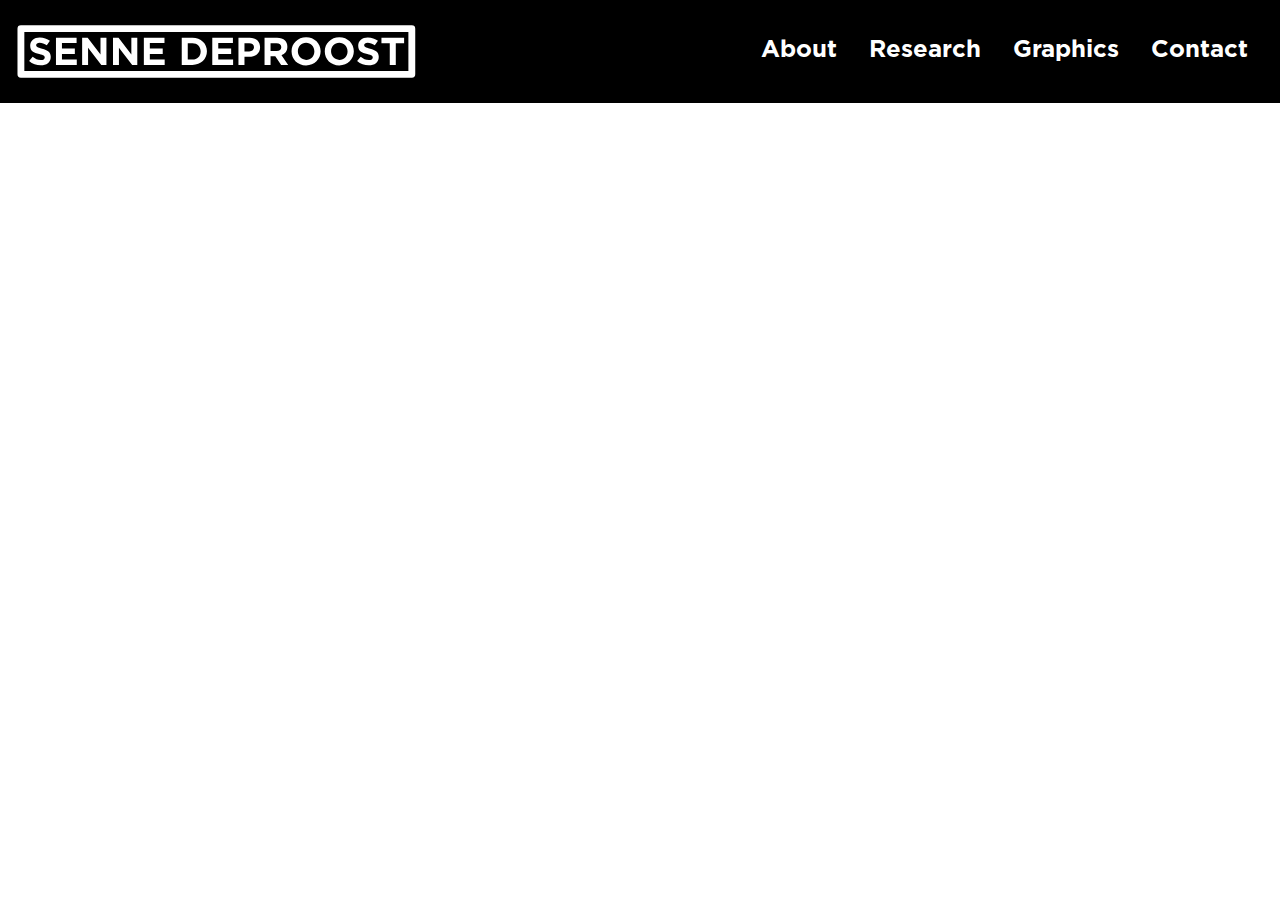
==== index.html @ d7a08486 "Mobile tweaks" ====
<!DOCTYPE html>
<html>
<head>
<title>W3.CSS Template</title>
<meta charset="UTF-8">
<meta name="viewport" content="width=device-width, initial-scale=1">
<link rel="stylesheet" href="https://www.w3schools.com/w3css/4/w3.css">
<link rel="stylesheet" href="https://cdnjs.cloudflare.com/ajax/libs/font-awesome/4.7.0/css/font-awesome.min.css">
<link href="/fonts/gotham.otf" rel="stylesheet" type="otf">
<link rel="stylesheet" href="style.css">
<script src="/js/navbar.js"></script>
</head>
<body>

    <!-- Navbar -->
<div class="w3-top">
    <header class="w3-container w3-xlarge w3-padding-24 w3-black w3-left-align">
     <a href="/index.html" class="w3-bar-item">
        <img src="img/logo.svg" class="w3-image w3-animate-opacity w3-padding-12" alt="logo" style="width:80%;max-width:400px"></a>
     <a class="w3-button w3-hide-large w3-right w3-large" id="hamburger" href="javascript:void(0);" onclick="openNav()">
        <i class="fa fa-bars"></i>
    </a>
     <a href="/contact.html" class="w3-right w3-button w3-animate-right w3-hide-medium w3-hide-small">Contact</a>
     <a href="/graphics.html" class="w3-right w3-button w3-animate-right w3-hide-medium w3-hide-small">Graphics</a>
     <a href="/research.html" class="w3-right w3-button w3-animate-right w3-hide-medium w3-hide-small">Research</a>
     <a href="/about.html" class="w3-right w3-button w3-animate-right w3-hide-medium w3-hide-small">About</a>
    </header>
   
     <!-- Navbar on small screens -->
     <div id="sidenav" class="w3-bar-block w3-black w3-left-align w3-hide w3-hide-large">
       <a href="/about.html" class="w3-bar-item w3-button w3-animate-left w3-large gotham">About</a>
       <a href="/research.html" class="w3-bar-item w3-button w3-animate-left w3-large gotham">Research</a>       
       <a href="/graphics.html" class="w3-bar-item w3-button w3-animate-left w3-large gotham">Graphics</a>
       <a href="/contact.html" class="w3-bar-item w3-button w3-animate-left w3-large gotham">Contact</a>
     </div>
   </div>
   


 
</body>
</html>
---- style.css ----
@font-face {
    font-family: 'Gotham';
    src: url('font/gotham.otf');
}

header{
    font-family: Gotham;
}

.gotham{
    font-family: Gotham;
}

#hamburger{
    padding-top: 5px;
}

#sidenav{
    padding-bottom: 20px;
}

  @keyframes fadeIn {
    from {
      opacity: 0;
    }
    to {
      opacity: 1;
    }
  }
  
  svg {
    animation: fadeIn 1s ease-in infinite alternate;
   
  }
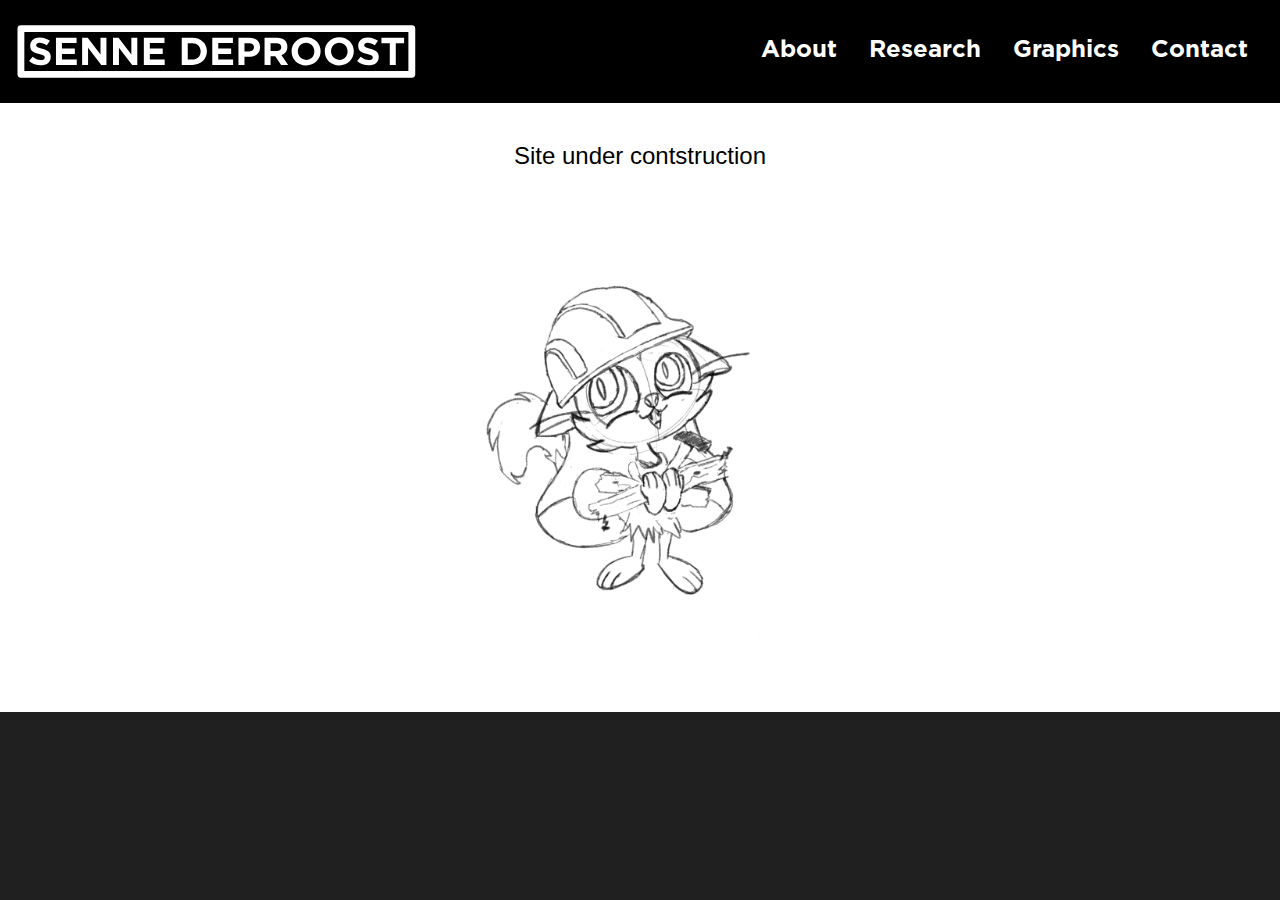
==== commit 6fdd9896: "PNG issues" ====
--- a/index.html
+++ b/index.html
@@ -16,8 +16,8 @@
 <div class="w3-top">
     <header class="w3-container w3-xlarge w3-padding-24 w3-black w3-left-align">
      <a href="/index.html" class="w3-bar-item">
-        <img src="img/logo.svg" class="w3-image w3-animate-opacity w3-padding-12" alt="logo" style="width:80%;max-width:400px"></a>
-     <a class="w3-button w3-hide-large w3-right w3-large" id="hamburger" href="javascript:void(0);" onclick="openNav()">
+        <img src="img/logo.svg" class="w3-image w3-animate-opacity w3-padding-12" id="logo" alt="logo"></a>
+     <a class="w3-button w3-hide-large w3-right w3-xlarge w3-hover-black w3-animate-right" id="hamburger" style="max-width:60px" href="javascript:void(0);" onclick="openNav(this)">
         <i class="fa fa-bars"></i>
     </a>
      <a href="/contact.html" class="w3-right w3-button w3-animate-right w3-hide-medium w3-hide-small">Contact</a>
@@ -34,6 +34,14 @@
        <a href="/contact.html" class="w3-bar-item w3-button w3-animate-left w3-large gotham">Contact</a>
      </div>
    </div>
+
+   <!-- The App Section -->
+<div class="w3-padding-64 w3-white w3-animate-under">
+    <div class="w3-center">
+        <h1 class="w3-xlarge w3-padding-64">Site under contstruction</h1>
+        <img src="img/wip.PNG" style="width:60%; max-width: 400px;">
+        </div>
+  </div>
    
 
 
--- a/style.css
+++ b/style.css
@@ -1,10 +1,15 @@
-@font-face {
+@font-face{
     font-family: 'Gotham';
     src: url('font/gotham.otf');
 }
 
+html{
+    background-color: #202020;
+}
+
 header{
     font-family: Gotham;
+    max-height: 10%;
 }
 
 .gotham{
@@ -12,12 +17,18 @@
 }
 
 #hamburger{
-    padding-top: 5px;
+    padding-top: 0.5%;
 }
 
 #sidenav{
-    padding-bottom: 20px;
+    padding-bottom: 5%;
 }
+
+#logo{
+    width: 80%;
+    max-width: 400px;
+}
+
 
   @keyframes fadeIn {
     from {
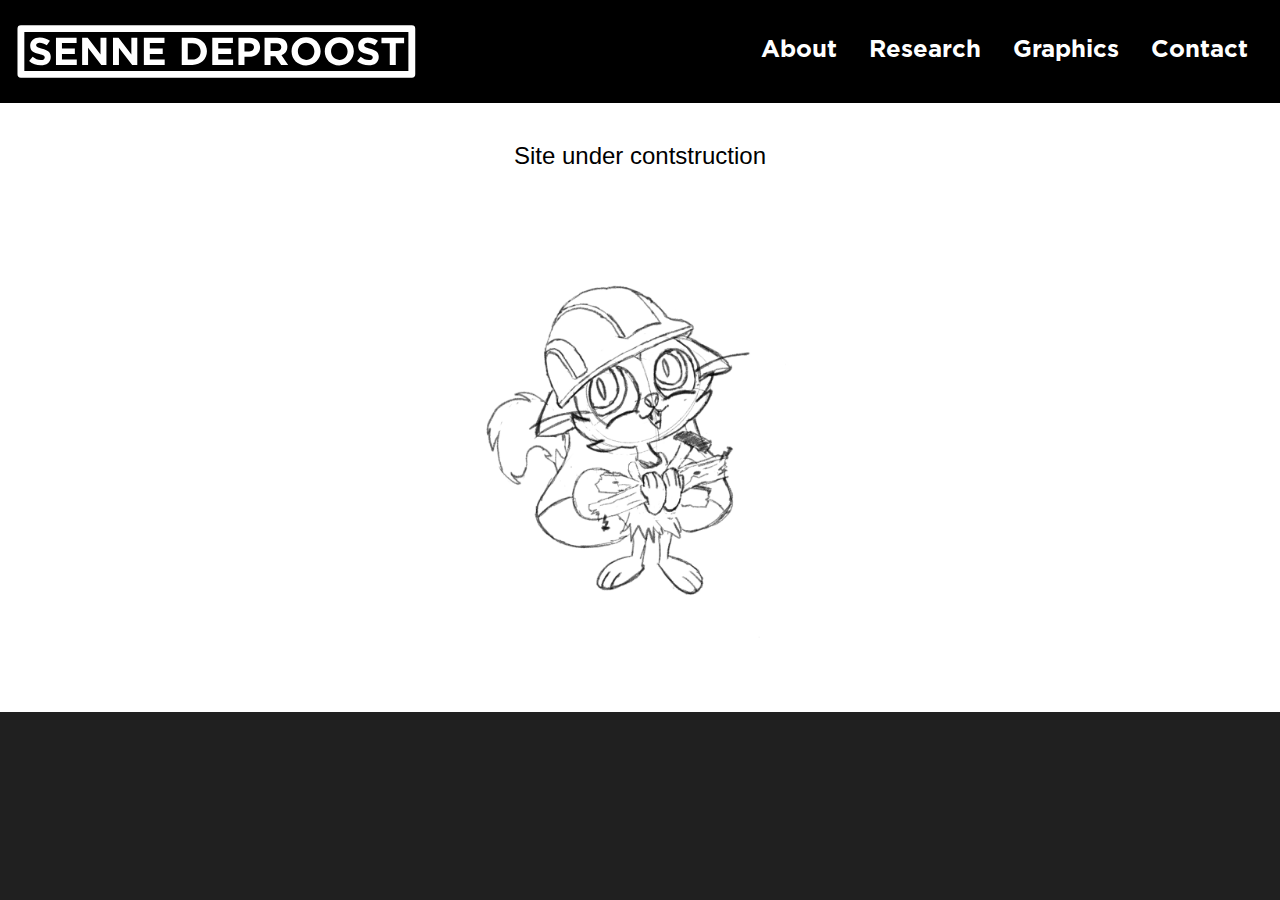
==== commit d46c67a1: "About section" ====
--- a/index.html
+++ b/index.html
@@ -36,7 +36,7 @@
    </div>
 
    <!-- The App Section -->
-<div class="w3-padding-64 w3-white w3-animate-under">
+<div class="w3-padding-64 w3-white w3-animate-opacity">
     <div class="w3-center">
         <h1 class="w3-xlarge w3-padding-64">Site under contstruction</h1>
         <img src="img/wip.PNG" style="width:60%; max-width: 400px;">
--- a/style.css
+++ b/style.css
@@ -10,6 +10,7 @@
 header{
     font-family: Gotham;
     max-height: 10%;
+    
 }
 
 .gotham{
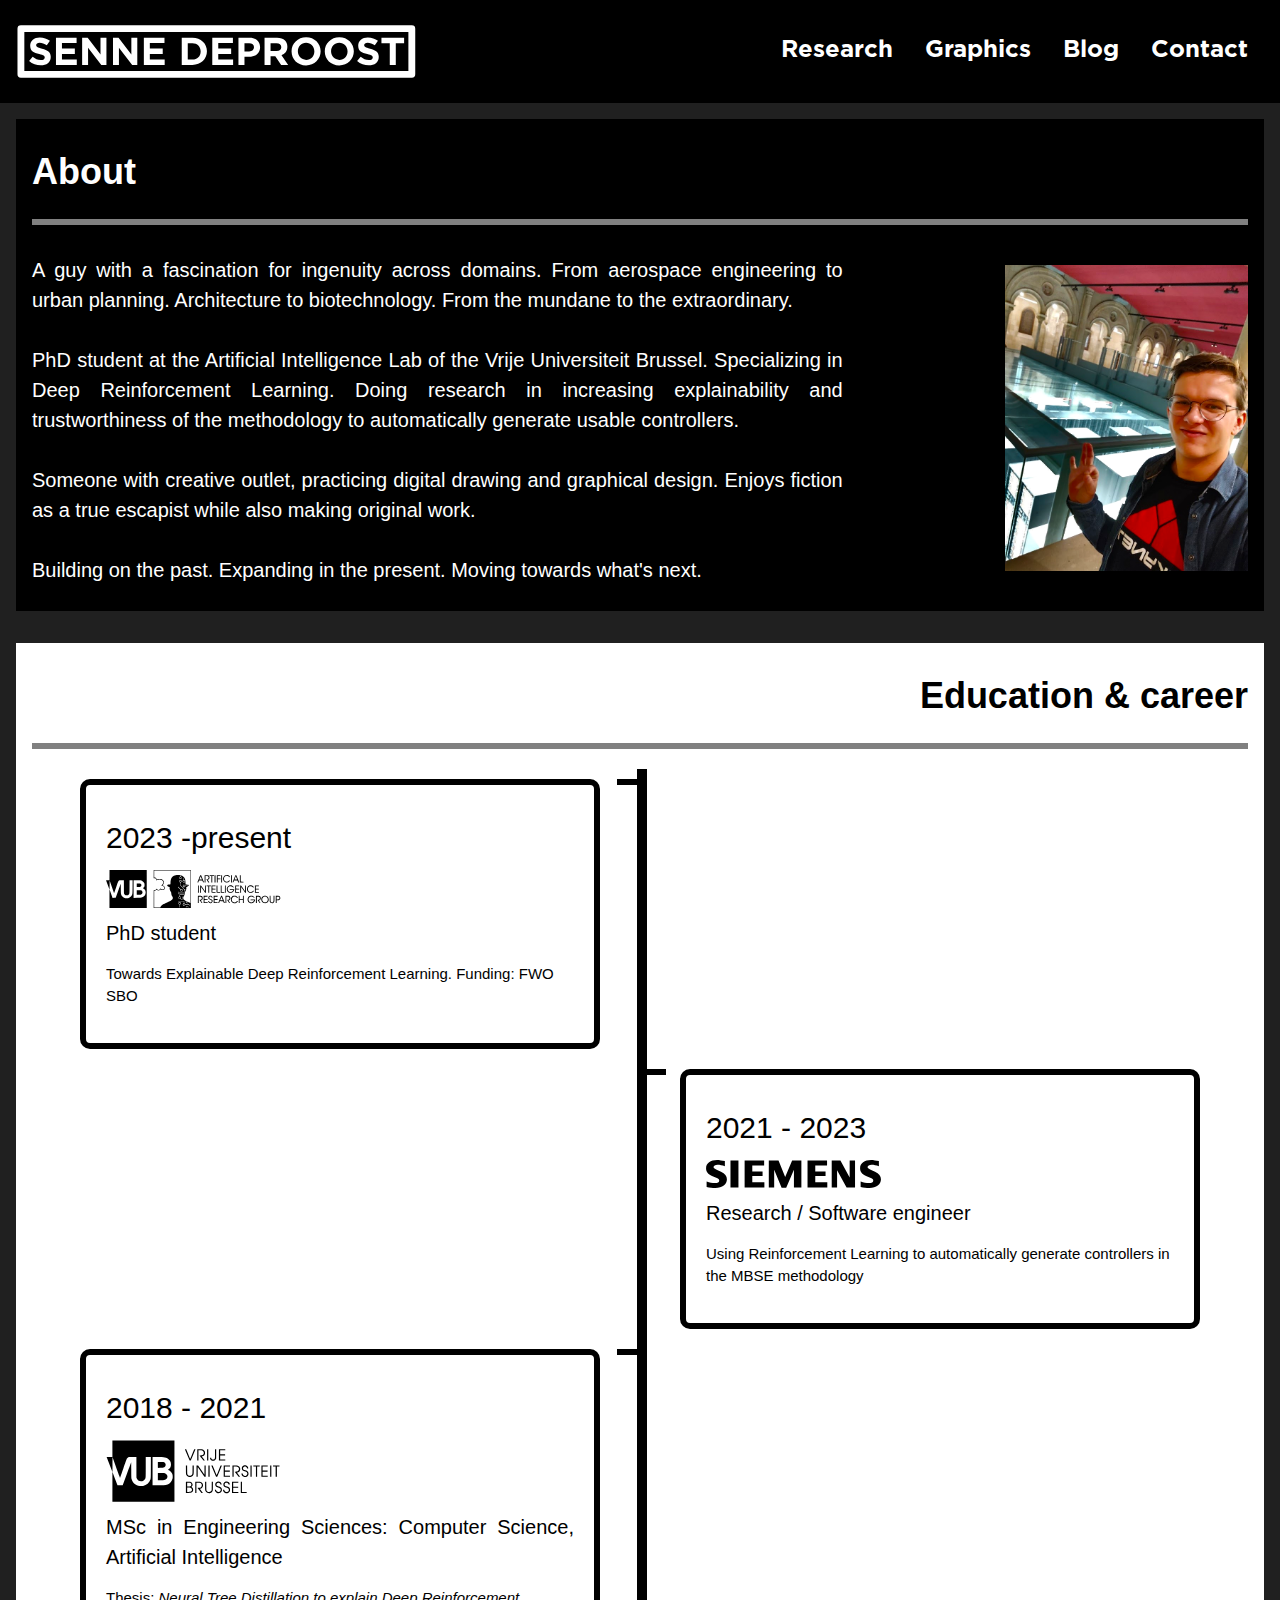
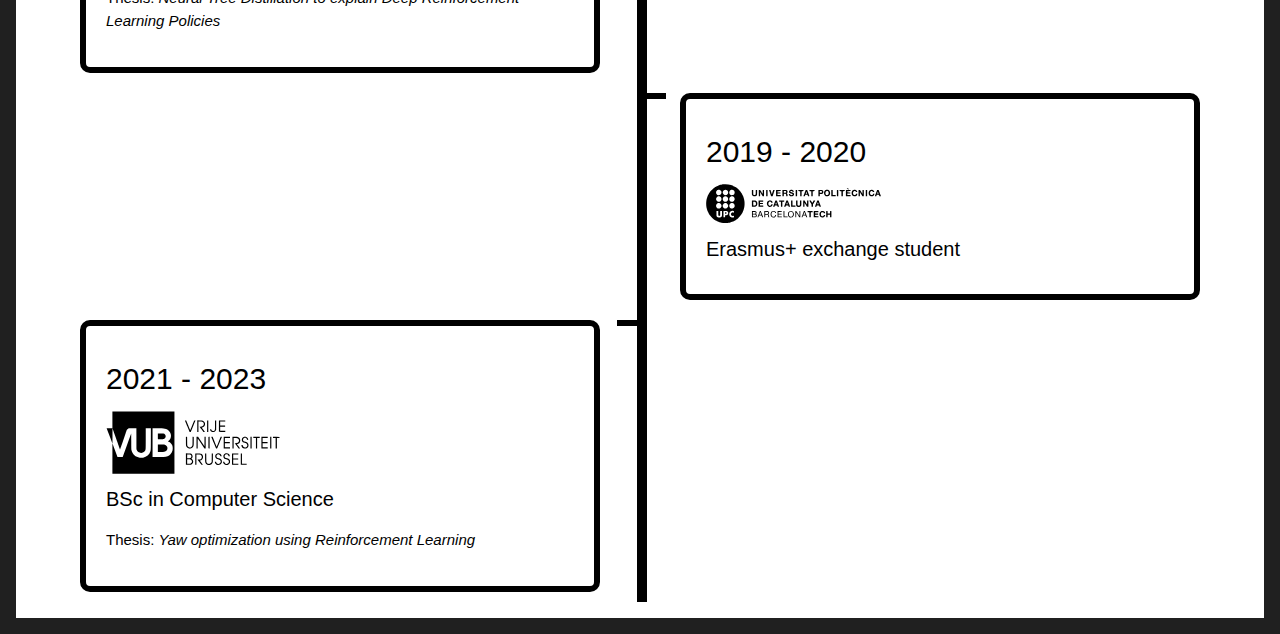
==== commit 6fbdc220: "BeNeRL2024 update" ====
--- a/index.html
+++ b/index.html
@@ -1,50 +1,137 @@
 <!DOCTYPE html>
 <html>
+
 <head>
-<title>W3.CSS Template</title>
-<meta charset="UTF-8">
-<meta name="viewport" content="width=device-width, initial-scale=1">
-<link rel="stylesheet" href="https://www.w3schools.com/w3css/4/w3.css">
-<link rel="stylesheet" href="https://cdnjs.cloudflare.com/ajax/libs/font-awesome/4.7.0/css/font-awesome.min.css">
-<link href="/fonts/gotham.otf" rel="stylesheet" type="otf">
-<link rel="stylesheet" href="style.css">
-<script src="/js/navbar.js"></script>
+  <title>W3.CSS Template</title>
+  <meta charset="UTF-8">
+  <meta name="viewport" content="width=device-width, initial-scale=1">
+  <link rel="stylesheet" href="https://www.w3schools.com/w3css/4/w3.css">
+  <link rel="stylesheet" href="https://cdnjs.cloudflare.com/ajax/libs/font-awesome/4.7.0/css/font-awesome.min.css">
+  <link href="/fonts/gotham.otf" rel="stylesheet" type="otf">
+  <link rel="stylesheet" href="style.css">
+  <script src="/js/navbar.js"></script>
 </head>
+
 <body>
 
-    <!-- Navbar -->
-<div class="w3-top">
+  <!-- Navbar -->
+  <div class="">
     <header class="w3-container w3-xlarge w3-padding-24 w3-black w3-left-align">
-     <a href="/index.html" class="w3-bar-item">
-        <img src="img/logo.svg" class="w3-image w3-animate-opacity w3-padding-12" id="logo" alt="logo"></a>
-     <a class="w3-button w3-hide-large w3-right w3-xlarge w3-hover-black w3-animate-right" id="hamburger" style="max-width:60px" href="javascript:void(0);" onclick="openNav(this)">
+      <a href="/index_old.html" class="w3-bar-item">
+        <img src="img/logo.svg" class="w3-image w3-animate-left w3-padding-12" id="logo" alt="logo"></a>
+      <a class="w3-button w3-hide-large w3-right w3-xlarge w3-hover-black w3-animate-right" id="hamburger"
+        style="max-width:60px" href="javascript:void(0);" onclick="openNav(this)">
         <i class="fa fa-bars"></i>
-    </a>
-     <a href="/contact.html" class="w3-right w3-button w3-animate-right w3-hide-medium w3-hide-small">Contact</a>
-     <a href="/graphics.html" class="w3-right w3-button w3-animate-right w3-hide-medium w3-hide-small">Graphics</a>
-     <a href="/research.html" class="w3-right w3-button w3-animate-right w3-hide-medium w3-hide-small">Research</a>
-     <a href="/about.html" class="w3-right w3-button w3-animate-right w3-hide-medium w3-hide-small">About</a>
+      </a>
+      <a href="/contact.html" class="w3-right w3-button w3-animate-right w3-hide-medium w3-hide-small">Contact</a>
+      <a href="/blog.html" class="w3-right w3-button w3-animate-right w3-hide-medium w3-hide-small">Blog</a>
+      <a href="/graphics.html" class="w3-right w3-button w3-animate-right w3-hide-medium w3-hide-small">Graphics</a>
+      <a href="/research.html" class="w3-right w3-button w3-animate-right w3-hide-medium w3-hide-small">Research</a>
     </header>
-   
-     <!-- Navbar on small screens -->
-     <div id="sidenav" class="w3-bar-block w3-black w3-left-align w3-hide w3-hide-large">
-       <a href="/about.html" class="w3-bar-item w3-button w3-animate-left w3-large gotham">About</a>
-       <a href="/research.html" class="w3-bar-item w3-button w3-animate-left w3-large gotham">Research</a>       
-       <a href="/graphics.html" class="w3-bar-item w3-button w3-animate-left w3-large gotham">Graphics</a>
-       <a href="/contact.html" class="w3-bar-item w3-button w3-animate-left w3-large gotham">Contact</a>
-     </div>
-   </div>
 
-   <!-- The App Section -->
-<div class="w3-padding-64 w3-white w3-animate-opacity">
-    <div class="w3-center">
-        <h1 class="w3-xlarge w3-padding-64">Site under contstruction</h1>
-        <img src="img/wip.PNG" style="width:60%; max-width: 400px;">
+    <!-- Navbar on small screens -->
+    <div id="sidenav" class="w3-bar-block w3-black w3-left-align w3-hide w3-hide-large">
+      <a href="/research.html" class="w3-bar-item w3-button w3-animate-left w3-large gotham">Research</a>
+      <a href="/graphics.html" class="w3-bar-item w3-button w3-animate-left w3-large gotham">Graphics</a>
+      <a href="/blog.html" class="w3-bar-item w3-button w3-animate-left w3-large gotham">Blog</a>
+      <a href="/contact.html" class="w3-bar-item w3-button w3-animate-left w3-large gotham">Contact</a>
+    </div>
+  </div>
+
+  <div class="w3-container w3-padding-16 w3-animate-opacity">
+    <div class="w3-row w3-black w3-container w3-padding-16">
+      <h1 class="w3-hide-small"><b>About</b></h1>
+      <h1 class="w3-center w3-hide-medium w3-hide-large"><b>About</b></h1>
+      <hr>
+      <div class="w3-col w3-center s12 m6 l4 w3-hide-large w3-hide-medium">
+        <img src="img/self_1.png" style="width:70%; max-width: 600px; padding: 20px;">
+      </div>
+      <div class="w3-col s12 m6 l8">
+        <h4>
+          A guy with a fascination for ingenuity across domains. From aerospace engineering to urban planning.
+          Architecture to biotechnology. From the mundane to the extraordinary.
+          <br>
+          <br>
+          PhD student at the Artificial Intelligence Lab of the Vrije Universiteit Brussel. Specializing in Deep
+          Reinforcement Learning. Doing research in increasing explainability and trustworthiness of the methodology
+          to automatically generate usable controllers.
+          <br>
+          <br>
+          Someone with creative outlet, practicing digital drawing and graphical design. Enjoys fiction as a true
+          escapist while also making original work.
+          <br>
+          <br>Building on the past. Expanding in the present. Moving towards what's next.
+        </h4>
+      </div>
+      <div class="w3-col w3-right-align s12 m6 l4 w3-hide-small">
+        <img src="img/self_1.png" style="width:60%; max-width: 400px; padding-top: 20px;">
+      </div>
+    </div>
+  </div>
+
+  <div class="w3-container w3-padding-16 w3-animate-opacity">
+    <div class="w3-row w3-white w3-container w3-padding-16">
+      <h1 class="w3-hide-small w3-right-align"><b>Education & career</b></h1>
+      <h1 class="w3-center w3-hide-medium w3-hide-large"><b>Education & career</b></h1>
+      <hr>
+      <div class="w3-col s12 m12 l12">
+        <div class="timeline">
+
+          <div class="container left">
+            <div class="content">
+              <h2>2023 -present</h2>
+              <a href="https://ai.vub.ac.be/team/senne-deproost/" class="">
+                <img src="img/timeline/ai_lab_logo.svg" id="timeline_logo"></a>
+              <h4>PhD student</h4>
+              <p>Towards Explainable Deep Reinforcement Learning. Funding: FWO SBO</p>
+            </div>
+          </div>
+
+          <div class="container right">
+            <div class="content">
+              <h2>2021 - 2023</h2>
+              <a href="https://www.sw.siemens.com/" class="">
+                <img src="img/timeline/siemens_logo.svg" id="timeline_logo"></a>
+              <h4>Research / Software engineer</h4>
+              <p>Using Reinforcement Learning to automatically generate controllers in the MBSE methodology</p>
+            </div>
+          </div>
+
+          <div class="container left">
+            <div class="content">
+              <h2>2018 - 2021</h2>
+              <a href="https://www.vub.be" class="">
+                <img src="img/timeline/vub_logo.svg" id="timeline_logo"></a>
+              <h4>MSc in Engineering Sciences: Computer Science, Artificial Intelligence</h4>
+              <p>Thesis: <i>Neural Tree Distillation to explain Deep Reinforcement Learning Policies</i></p>
+            </div>
+          </div>
+
+          <div class="container right">
+            <div class="content">
+              <h2>2019 - 2020</h2>
+              <a href="https://www.upc.edu" class="">
+                <img src="img/timeline/upc_logo.svg" id="timeline_logo"></a>
+              <h4>Erasmus+ exchange student</h4>
+            </div>
+          </div>
+
+          <div class="container left">
+            <div class="content">
+              <h2>2021 - 2023</h2>
+              <a href="https://www.vub.be" class="">
+                <img src="img/timeline/vub_logo.svg" id="timeline_logo"></a>
+              <h4>BSc in Computer Science</h4>
+              <p>Thesis: <i>Yaw optimization using Reinforcement Learning</i></p>
+            </div>
+          </div>
         </div>
-  </div>
-   
+    </div>
 
 
- 
+
+
+
 </body>
-</html>
+
+</html>--- a/style.css
+++ b/style.css
@@ -10,8 +10,110 @@
 header{
     font-family: Gotham;
     max-height: 10%;
-    
+
 }
+
+h4{
+  text-align: justify;
+}
+
+* {
+  box-sizing: border-box;
+}
+
+/* The actual timeline (the vertical ruler) */
+.timeline {
+  position: relative;
+  max-width: 1200px;
+  margin: 0 auto;
+  color: black;
+}
+
+/* The actual timeline (the vertical ruler) */
+.timeline::after {
+  content: '';
+  position: absolute;
+  width: 10px;
+  background-color: black;
+  top: 0;
+  bottom: 0;
+  left: 50%;
+  margin-left: -3px;
+}
+
+/* Container around content */
+.container {
+  padding: 10px 40px;
+  position: relative;
+  background-color: inherit;
+  width: 50%;
+}
+
+/* The circles on the timeline */
+.container::after {
+  content: '';
+  position: absolute;
+  width: 20px;
+  height: 6px;
+  right: 3px;
+  background-color: black;
+  top: 10px;
+  z-index: 1;
+}
+
+/* Place the container to the left */
+.left {
+  left: 0;
+}
+
+/* Place the container to the right */
+.right {
+  left: 50%;
+}
+
+
+/* Fix the circle for containers on the right side */
+.right::after {
+  left: 6px;
+}
+
+/* The actual content */
+.content {
+  padding: 20px 20px;
+  background-color: #ffff;
+  position: relative;
+  border-width: 6px;
+  border-style: solid;
+  border-color: black;
+  border-radius: 10px;
+  
+}
+
+/* Media queries - Responsive timeline on screens less than 1000px wide */
+@media screen and (max-width: 1000px) {
+/* Place the timelime to the right */
+  .timeline::after {
+    left: 50px;
+  }
+
+/* Full-width containers */
+  .container {
+    width: 100%;
+    padding-left: 70px;
+    padding-right: 25px;
+  }
+
+/* Make sure all circles are at the same spot */
+  .left::after, .right::after {
+    left: 0px;
+  }
+
+/* Make all right containers behave like the left ones */
+  .right {
+    left: 0%;
+  }
+}
+
 
 .gotham{
     font-family: Gotham;
@@ -30,6 +132,14 @@
     max-width: 400px;
 }
 
+#timeline_logo{
+  width: 80%;
+  max-width: 175px;
+}
+
+hr{
+  border-top: 6px solid;
+}
 
   @keyframes fadeIn {
     from {
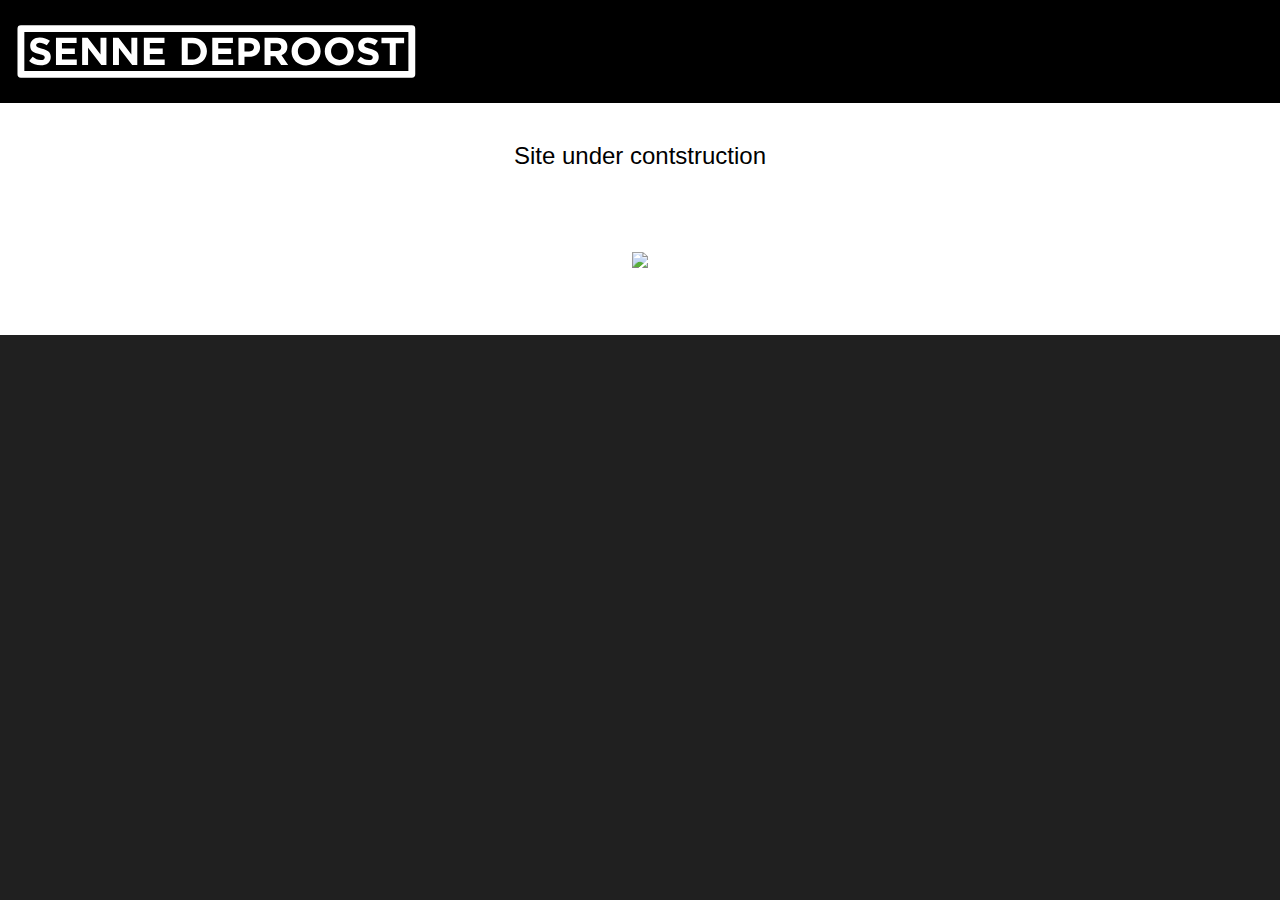
==== commit 2a459f2f: "Back to construction" ====
--- a/index.html
+++ b/index.html
@@ -1,6 +1,5 @@
 <!DOCTYPE html>
 <html>
-
 <head>
   <title>W3.CSS Template</title>
   <meta charset="UTF-8">
@@ -11,127 +10,30 @@
   <link rel="stylesheet" href="style.css">
   <script src="/js/navbar.js"></script>
 </head>
-
 <body>
 
-  <!-- Navbar -->
-  <div class="">
-    <header class="w3-container w3-xlarge w3-padding-24 w3-black w3-left-align">
-      <a href="/index_old.html" class="w3-bar-item">
-        <img src="img/logo.svg" class="w3-image w3-animate-left w3-padding-12" id="logo" alt="logo"></a>
-      <a class="w3-button w3-hide-large w3-right w3-xlarge w3-hover-black w3-animate-right" id="hamburger"
-        style="max-width:60px" href="javascript:void(0);" onclick="openNav(this)">
-        <i class="fa fa-bars"></i>
-      </a>
-      <a href="/contact.html" class="w3-right w3-button w3-animate-right w3-hide-medium w3-hide-small">Contact</a>
-      <a href="/blog.html" class="w3-right w3-button w3-animate-right w3-hide-medium w3-hide-small">Blog</a>
-      <a href="/graphics.html" class="w3-right w3-button w3-animate-right w3-hide-medium w3-hide-small">Graphics</a>
-      <a href="/research.html" class="w3-right w3-button w3-animate-right w3-hide-medium w3-hide-small">Research</a>
-    </header>
+<!-- Navbar -->
+<div class="w3-top">
+  <header class="w3-container w3-xlarge w3-padding-24 w3-black w3-left-align">
+    <a href="/index.html" class="w3-bar-item">
+      <img src="img/logo.svg" class="w3-image w3-animate-opacity w3-padding-12" id="logo" alt="logo"></a>
+    <a class="w3-button w3-hide-large w3-right w3-xlarge w3-hover-black w3-animate-right" id="hamburger" style="max-width:60px" href="javascript:void(0);" onclick="openNav(this)">
+      <i class="fa fa-bars"></i>
+    </a>
+  </header>
 
-    <!-- Navbar on small screens -->
-    <div id="sidenav" class="w3-bar-block w3-black w3-left-align w3-hide w3-hide-large">
-      <a href="/research.html" class="w3-bar-item w3-button w3-animate-left w3-large gotham">Research</a>
-      <a href="/graphics.html" class="w3-bar-item w3-button w3-animate-left w3-large gotham">Graphics</a>
-      <a href="/blog.html" class="w3-bar-item w3-button w3-animate-left w3-large gotham">Blog</a>
-      <a href="/contact.html" class="w3-bar-item w3-button w3-animate-left w3-large gotham">Contact</a>
-    </div>
+</div>
+
+<!-- The App Section -->
+<div class="w3-padding-64 w3-white w3-animate-under">
+  <div class="w3-center">
+    <h1 class="w3-xlarge w3-padding-64">Site under contstruction</h1>
+    <img src="img/wip.png" style="width:60%; max-width: 400px;">
   </div>
-
-  <div class="w3-container w3-padding-16 w3-animate-opacity">
-    <div class="w3-row w3-black w3-container w3-padding-16">
-      <h1 class="w3-hide-small"><b>About</b></h1>
-      <h1 class="w3-center w3-hide-medium w3-hide-large"><b>About</b></h1>
-      <hr>
-      <div class="w3-col w3-center s12 m6 l4 w3-hide-large w3-hide-medium">
-        <img src="img/self_1.png" style="width:70%; max-width: 600px; padding: 20px;">
-      </div>
-      <div class="w3-col s12 m6 l8">
-        <h4>
-          A guy with a fascination for ingenuity across domains. From aerospace engineering to urban planning.
-          Architecture to biotechnology. From the mundane to the extraordinary.
-          <br>
-          <br>
-          PhD student at the Artificial Intelligence Lab of the Vrije Universiteit Brussel. Specializing in Deep
-          Reinforcement Learning. Doing research in increasing explainability and trustworthiness of the methodology
-          to automatically generate usable controllers.
-          <br>
-          <br>
-          Someone with creative outlet, practicing digital drawing and graphical design. Enjoys fiction as a true
-          escapist while also making original work.
-          <br>
-          <br>Building on the past. Expanding in the present. Moving towards what's next.
-        </h4>
-      </div>
-      <div class="w3-col w3-right-align s12 m6 l4 w3-hide-small">
-        <img src="img/self_1.png" style="width:60%; max-width: 400px; padding-top: 20px;">
-      </div>
-    </div>
-  </div>
-
-  <div class="w3-container w3-padding-16 w3-animate-opacity">
-    <div class="w3-row w3-white w3-container w3-padding-16">
-      <h1 class="w3-hide-small w3-right-align"><b>Education & career</b></h1>
-      <h1 class="w3-center w3-hide-medium w3-hide-large"><b>Education & career</b></h1>
-      <hr>
-      <div class="w3-col s12 m12 l12">
-        <div class="timeline">
-
-          <div class="container left">
-            <div class="content">
-              <h2>2023 -present</h2>
-              <a href="https://ai.vub.ac.be/team/senne-deproost/" class="">
-                <img src="img/timeline/ai_lab_logo.svg" id="timeline_logo"></a>
-              <h4>PhD student</h4>
-              <p>Towards Explainable Deep Reinforcement Learning. Funding: FWO SBO</p>
-            </div>
-          </div>
-
-          <div class="container right">
-            <div class="content">
-              <h2>2021 - 2023</h2>
-              <a href="https://www.sw.siemens.com/" class="">
-                <img src="img/timeline/siemens_logo.svg" id="timeline_logo"></a>
-              <h4>Research / Software engineer</h4>
-              <p>Using Reinforcement Learning to automatically generate controllers in the MBSE methodology</p>
-            </div>
-          </div>
-
-          <div class="container left">
-            <div class="content">
-              <h2>2018 - 2021</h2>
-              <a href="https://www.vub.be" class="">
-                <img src="img/timeline/vub_logo.svg" id="timeline_logo"></a>
-              <h4>MSc in Engineering Sciences: Computer Science, Artificial Intelligence</h4>
-              <p>Thesis: <i>Neural Tree Distillation to explain Deep Reinforcement Learning Policies</i></p>
-            </div>
-          </div>
-
-          <div class="container right">
-            <div class="content">
-              <h2>2019 - 2020</h2>
-              <a href="https://www.upc.edu" class="">
-                <img src="img/timeline/upc_logo.svg" id="timeline_logo"></a>
-              <h4>Erasmus+ exchange student</h4>
-            </div>
-          </div>
-
-          <div class="container left">
-            <div class="content">
-              <h2>2021 - 2023</h2>
-              <a href="https://www.vub.be" class="">
-                <img src="img/timeline/vub_logo.svg" id="timeline_logo"></a>
-              <h4>BSc in Computer Science</h4>
-              <p>Thesis: <i>Yaw optimization using Reinforcement Learning</i></p>
-            </div>
-          </div>
-        </div>
-    </div>
-
+</div>
 
 
 
 
 </body>
-
 </html>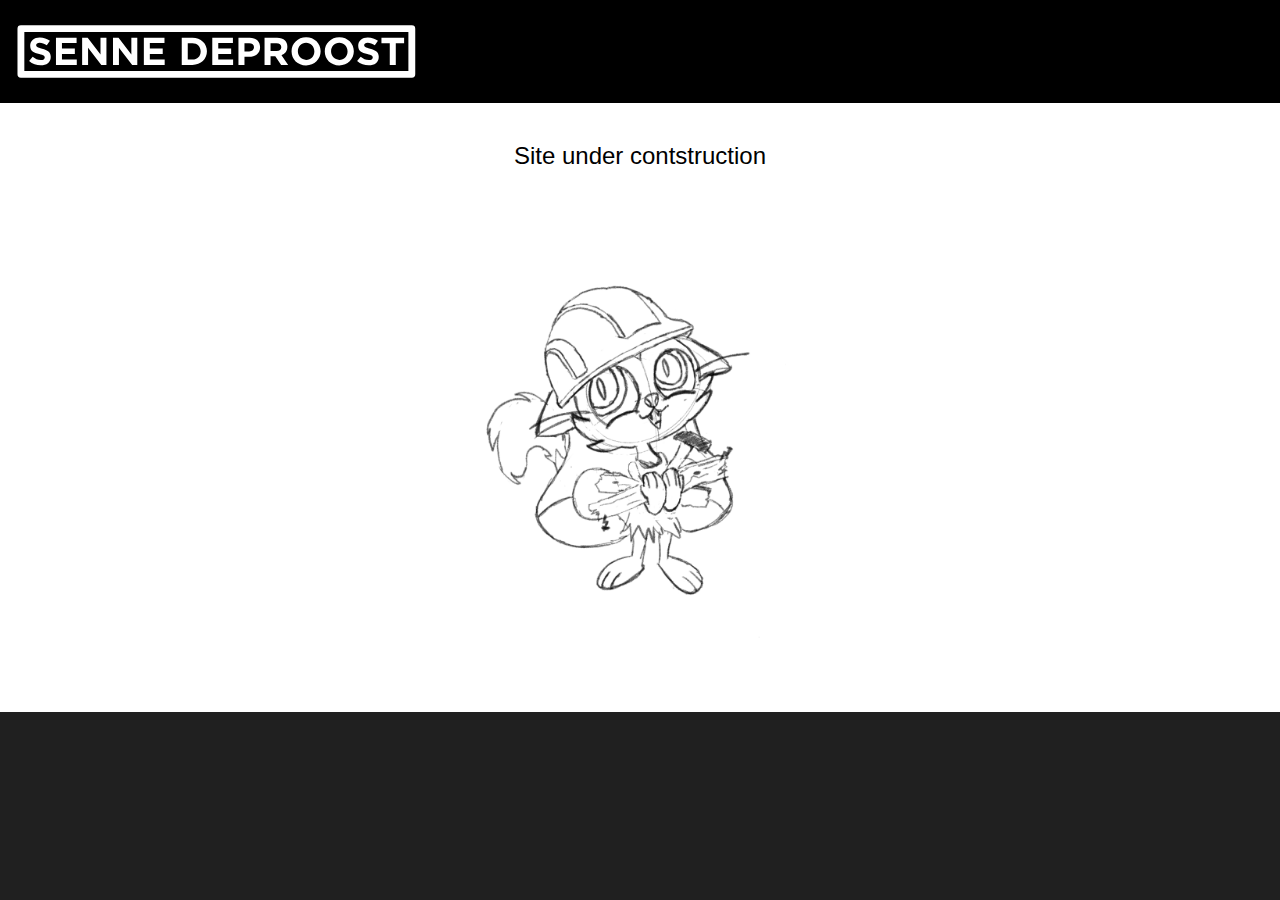
==== commit ea49f75c: "WIP page update" ====
--- a/index.html
+++ b/index.html
@@ -16,7 +16,7 @@
 <div class="w3-top">
   <header class="w3-container w3-xlarge w3-padding-24 w3-black w3-left-align">
     <a href="/index.html" class="w3-bar-item">
-      <img src="img/logo.svg" class="w3-image w3-animate-opacity w3-padding-12" id="logo" alt="logo"></a>
+      <img src="img/logo.svg" class="w3-image w3-animate-left w3-padding-12" id="logo" alt="logo"></a>
     <a class="w3-button w3-hide-large w3-right w3-xlarge w3-hover-black w3-animate-right" id="hamburger" style="max-width:60px" href="javascript:void(0);" onclick="openNav(this)">
       <i class="fa fa-bars"></i>
     </a>
@@ -25,9 +25,9 @@
 </div>
 
 <!-- The App Section -->
-<div class="w3-padding-64 w3-white w3-animate-under">
+<div class="w3-padding-64 w3-white">
   <div class="w3-center">
-    <h1 class="w3-xlarge w3-padding-64">Site under contstruction</h1>
+    <h1 class="w3-xlarge w3-padding-64 w3-animate-top">Site under contstruction</h1>
     <img src="img/wip.png" style="width:60%; max-width: 400px;">
   </div>
 </div>
